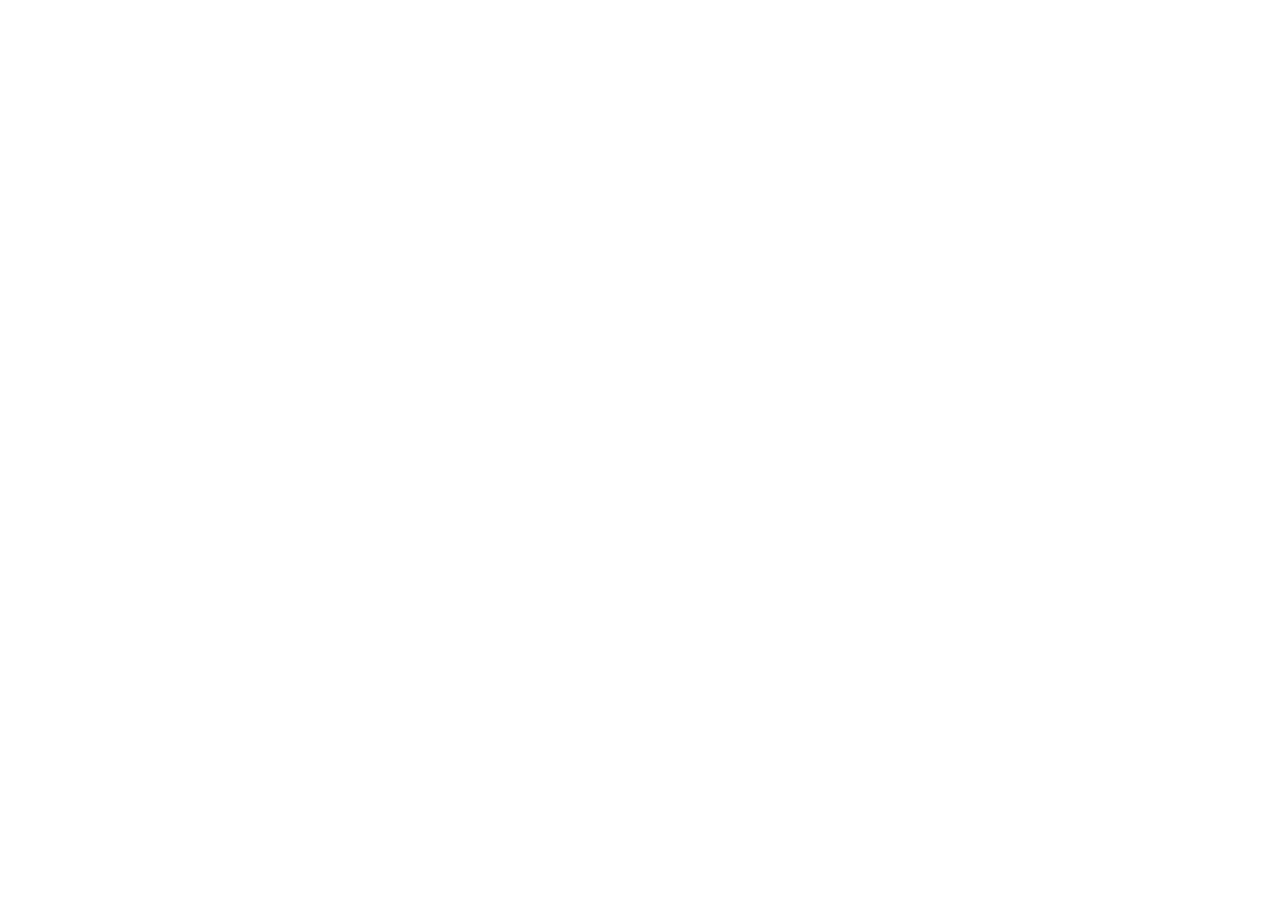
==== index.html @ 44651b54 "initial commit" ====
<!DOCTYPE html>
<html lang="en">

<head>
    <meta charset="UTF-8">
    <meta http-equiv="X-UA-Compatible" content="IE=edge">
    <meta name="viewport" content="width=device-width, initial-scale=1.0">
    <link rel="stylesheet" href="css/styles.css">
    <script src="js/aframe.min.js"></script>
    <title>aFrame Starter Template - DAT515</title>
</head>

<body>
    <a-scene>
        <a-box position="-1 0.5 -3" rotation="0 45 0" color="#4CC3D9"></a-box>
        <a-sphere position="0 1.25 -5" radius="1.25" color="#EF2D5E"></a-sphere>
        <a-cylinder position="1 0.75 -3" radius="0.5" height="1.5" color="#FFC65D"></a-cylinder>
        <a-plane position="0 0 -4" rotation="-90 0 0" width="4" height="4" color="#7BC8A4"></a-plane>
        <a-sky color="#ECECEC"></a-sky>
      </a-scene>
    
    <script src="js/script.js"></script>
</body>

</html>
---- css/styles.css ----
*{
    margin: 0;
    padding: 0;
    border: 0;
    box-sizing: border-box;
    font-family: Arial, Helvetica, sans-serif;
}

body{
    display: flex;
    width: 100vw;
    height: 100vh;
    justify-content: center;
    align-items: center;
}
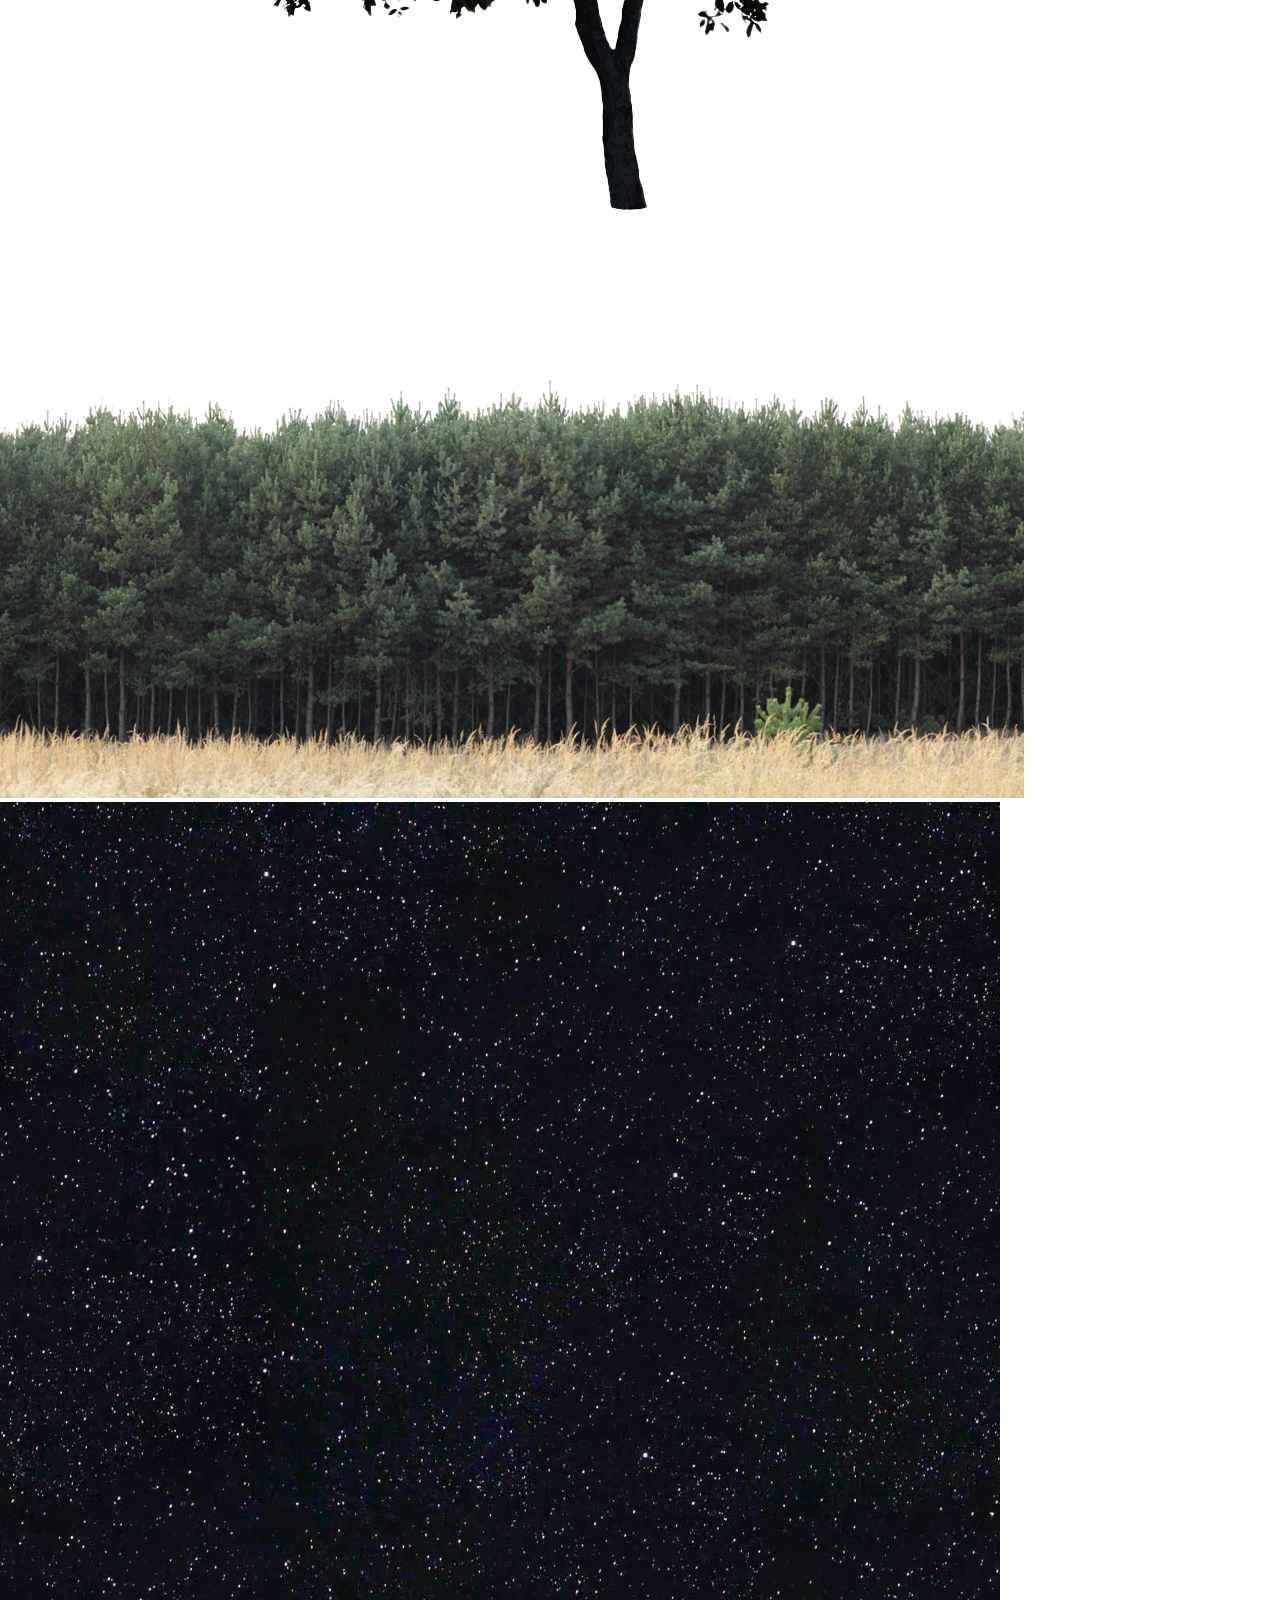
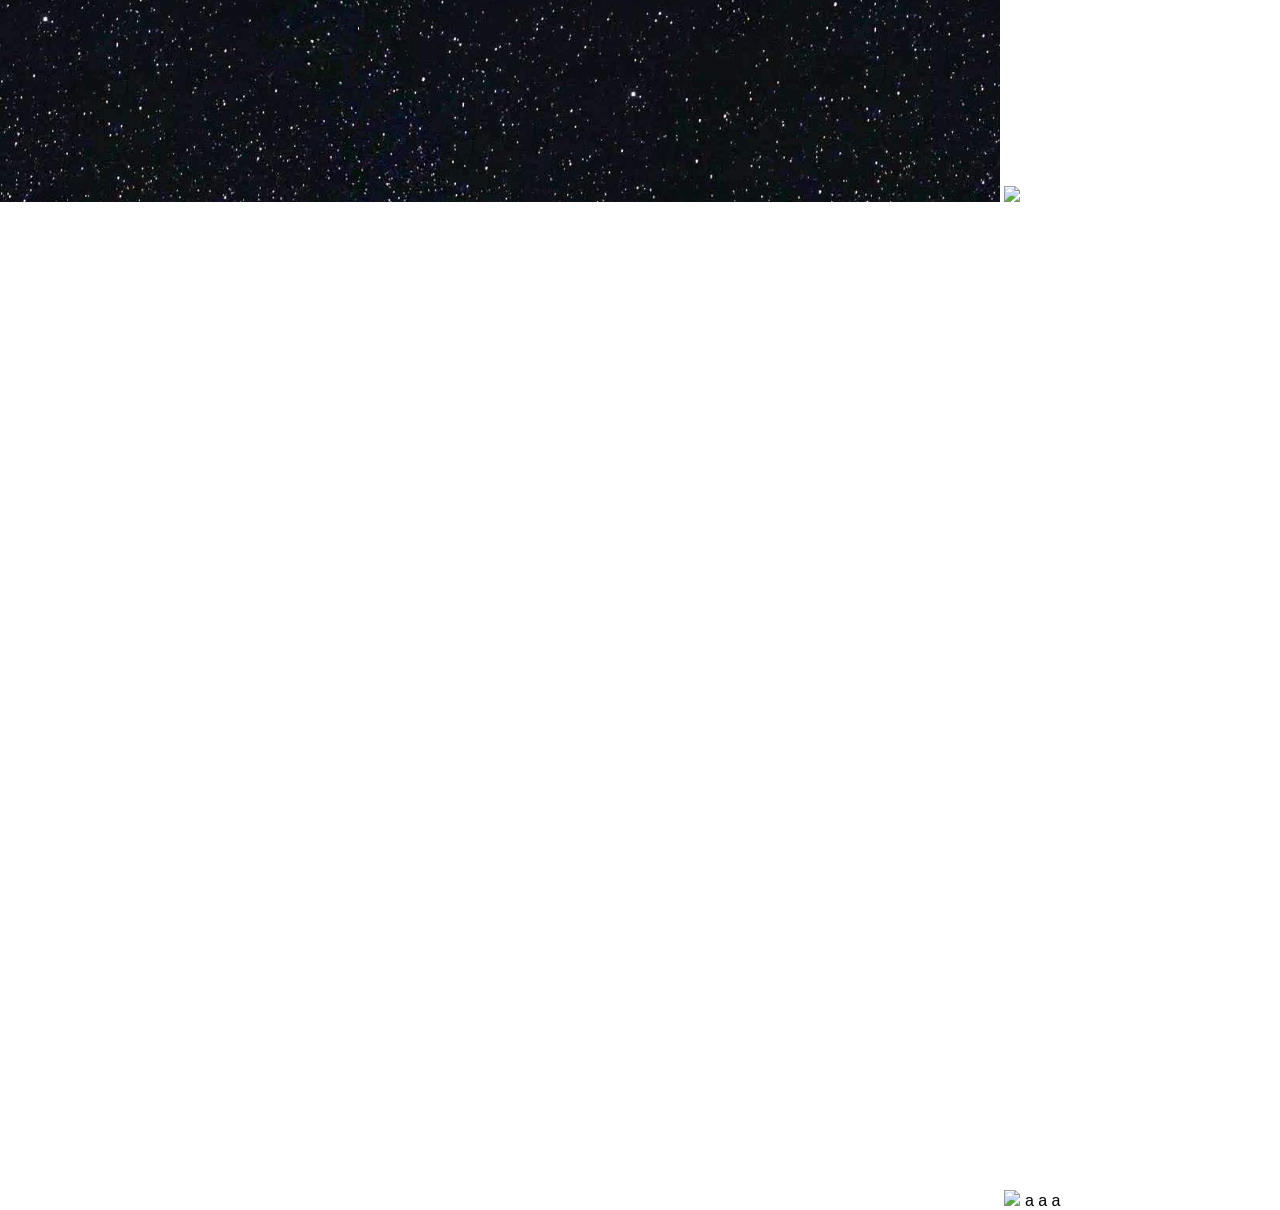
==== commit c11ca6a3: "Add files via upload" ====
--- a/index.html
+++ b/index.html
@@ -1,25 +1,157 @@
-<!DOCTYPE html>
-<html lang="en">
-
-<head>
-    <meta charset="UTF-8">
-    <meta http-equiv="X-UA-Compatible" content="IE=edge">
-    <meta name="viewport" content="width=device-width, initial-scale=1.0">
-    <link rel="stylesheet" href="css/styles.css">
-    <script src="js/aframe.min.js"></script>
-    <title>aFrame Starter Template - DAT515</title>
-</head>
-
-<body>
-    <a-scene>
-        <a-box position="-1 0.5 -3" rotation="0 45 0" color="#4CC3D9"></a-box>
-        <a-sphere position="0 1.25 -5" radius="1.25" color="#EF2D5E"></a-sphere>
-        <a-cylinder position="1 0.75 -3" radius="0.5" height="1.5" color="#FFC65D"></a-cylinder>
-        <a-plane position="0 0 -4" rotation="-90 0 0" width="4" height="4" color="#7BC8A4"></a-plane>
-        <a-sky color="#ECECEC"></a-sky>
-      </a-scene>
-    
-    <script src="js/script.js"></script>
-</body>
-
+<!DOCTYPE html>
+<html lang="en">
+
+<head>
+    <meta charset="UTF-8">
+    <meta http-equiv="X-UA-Compatible" content="IE=edge">
+    <meta name="viewport" content="width=device-width, initial-scale=1.0">
+    <link rel="stylesheet" href="css/styles.css">
+    <script src="https://aframe.io/releases/1.2.0/aframe.min.js"></script>
+    <title>The Cabin - PAVE - DAT515</title>
+</head>
+
+<body>
+    <script src="js/script.js"></script>
+    <a-scene fog="type: linear; color:#000;">
+        <a-assets>
+
+            <!--images-->
+            
+            <img id="forestFloor" src="img/textures/forestFloor.jpg" />
+            <img id="tree" src="img/tree.png" />
+            <img id="treeSky" src="img/textures/treeSky.jpg" />
+            <img id="nightSky" src="img/textures/nightSky.jpg" />
+            <img id="treeLine" src="img/treeLine.png" />
+            <img id="moon" src="img/moon.png">
+            <img id="door1" src="img/textures/door.jpg" />
+
+            <!--models-->
+
+            <a-asset-item id="houseObj" src="models/WoodenCabinObj/WoodenCabinObj.obj"></a-asset-item>
+            <a-asset-item id="houseMtl" src="models/WoodenCabinObj/WoodenCabinObj.mtl"></a-asset-item>
+            
+            <a-asset-item id="lanternObj" src="models/LanternObj/SA_LD_Medieval_Horn_Lantern.obj"></a-asset-item>
+            <a-asset-item id="lanternMtl" src="models/LanternObj/SA_LD_Medieval_Horn_Lantern.mtl"></a-asset-item>
+            <a-asset-item id="bed" src="models/messyBed/scene.gltf"></a-asset-item>
+            <a-asset-item id="door" src="models/wooden_door/scene.gltf"></a-asset-item>
+
+        </a-assets>
+
+        <!--camera black out-->
+        
+        <a-sphere radius="0.5" material="shader:flat; color: black; side: double " animation="property: position; delay: 120000; from: 10 50 15; to: 10 5 15; dur: 1;" ></a-sphere>
+       
+         <!--camera-->
+
+        <a-camera wasd-controls-enabled="false" position="10 5 15">
+
+            <!--camera black in-->
+
+            <a-sphere radius="0.5" material="shader:flat; color: black; side: double " animation="property: visible; delay: 6000; from: true; to: false; dur: 10;"></a-sphere>
+
+                      <!--camera sounds-->
+                      
+                      <a-sound src="url(sounds/breath2.mp3)" volume="0.1" autoplay="true"></a-sound>
+                      <a-sound src="url(sounds/eerieBackground3.mp3)" volume="0.2" autoplay="true"></a-sound>
+                      <a-sound src="url(sounds/heart4.mp3)" volume="0.1" autoplay="true"></a-sound>
+                      <a-sound src="url(sounds/close2.mp3)" volume="0.1" autoplay="true"></a-sound>
+
+        </a-camera>
+
+        <!--sounds-->
+
+        <a-sound src="src: url(sounds/background2.mp3)" volume="3" autoplay="true" position="-10 0 -40"></a-sound>
+        <a-sound src="src: url(sounds/background2.mp3)"  volume="3" autoplay="true" position="-30 0 -15"></a-sound>
+        <a-sound src="src: url(sounds/background2.mp3)" volume="3" autoplay="true" position="-30 0 5"></a-sound>
+
+        <a-sound src="url(sounds/knockDoor8.mp3)" volume="10" autoplay="true" loop="false" position="3.322 5.532 -43.97" ></a-sound>
+        <a-sound src="url(sounds/rattle.mp3)" volume="10" autoplay="true" loop="false" position="3.322 5.532 -43.97" ></a-sound>
+
+        <a-sound src="url(sounds/doorCrack.mp3)" volume="5" autoplay="true" position="3.322 5.532 -43.97" ></a-sound>
+        <a-sound src="url(sounds/creak.mp3)" volume="5" autoplay="true" position="3.322 5.532 -43.97" ></a-sound>
+
+        <a-sound src="url(sounds/steps3.mp3)" volume="5" autoplay="true" position="3.322 5.532 -43.97" animation="property: position; from:5 1.5 -43.970; to:-9.40 1.5 8; dur: 17000; delay:53000 ; " ></a-sound>
+
+        <a-sound src="url(sounds/girl.mp3)" volume="5" autoplay="true" position="-9.40 7 8" ></a-sound>
+
+        <a-sound src="url(sounds/scratch.mp3)" volume="5" autoplay="true" position="3.322 5.532 27" ></a-sound>
+        <a-sound src="url(sounds/footLeaf.mp3)" volume="3" autoplay="true" position="3.322 5.532 27"   ></a-sound>
+
+
+        <!--light-->
+
+        <a-entity light="type: ambient; intensity: 0;"></a-entity>
+       
+        <a-entity id="moonLight" light=" type: point; intensity: 2; color: #1a2d47; castShadow: true;" position="-5 70 40"></a-entity>
+        <a-entity id="moonLight2" light="type: point; intensity: 2; color: #1a2d47; castShadow: true;" position="30 30 50"></a-entity>
+        <a-entity id="lanternDoor" animation="property: light.intensity; from:3; to:0; delay:50000 dur: 30; easings: easeInOutSine; dir: alternate; autoplay: true"
+                  light="type: point; intensity: 3; color: #380e00; castShadow: true; distance: 40"  position="13.634 -2.477 -38.123"   ></a-entity>
+        <a-entity id="lanternBeam" animation="property: light.intensity; from:3; to:0; delay:50000 dur: 30; easing: easeInOutSine; dir: alternate; autoplay: true"
+                  light="type: point; intensity: 3; color: #380e00; castShadow: true; distance: 35"  position="0.516 20 1.171"></a-entity>
+        
+        <!--floor-->
+
+        <a-plane shader: flat; shadow="recieve: true;" src="#forestFloor" repeat="25 25" position="0 -10 0" rotation="-90 0 0" width="2000" height="2000" color="000"></a-plane>
+        
+        <!--models-->
+
+        <a-entity id="houseModel" obj-model="obj: #houseObj; mtl: #houseMtl;" position="-4 -10 -10" rotation="0 180 0" shadow="cast: true;"></a-entity>
+        <a-entity id="lanternDoorModel" obj-model="obj: #lanternObj; mtl: #lanternMtl;" scale="5 5 5 "position="5 0 -45" rotation="0 180 0" shadow="cast: true;"></a-entity>
+        <a-entity id="lanternBeamModel" obj-model="obj: #lanternObj; mtl: #lanternMtl;" scale="5 5 5 "position="-13.308 22.797 -4.434" rotation="0 180 0" shadow="cast: true;"></a-entity>
+        <a-entity id="bedModel" gltf-model="#bed" scale="13 13 13 "position="5 -7 9" rotation="0 180 0" shadow="cast: true;"></a-entity> 
+        <a-entity id="doorModel" animation="property: position; from:3.322 -5.917 -43.970; to:0 -5.917 -45; delay:52000 ; easing: easeInOutSine;" gltf-model="#door" scale="3.390 3.477 3.000 "position="3.322 -5.917 -43.970" rotation="0 180 0" shadow="cast: true;"></a-entity> 
+
+        <!--sky--> 
+
+        <a-sky repeat="7 7" src="#nightSky"></a-sky>
+        <a-image rotation="40 0 0 " width="30" height="30" position="-40 220 -300" src="#moon"></a-image>
+
+        <!--treeLine--> 
+
+        <a-image rotation="" width="1000" height="30" position="0 5 -300" src="#treeLine"></a-image>
+        <a-image rotation="" width="1000" height="30" position="0 5 300" src="#treeLine"></a-image>
+        <a-image rotation="0 90 0" width="1000" height="30" position="300 5 0" src="#treeLine"></a-image>
+        <a-image rotation="0 -90 0" width="1000" height="30" position="-300 5 0" src="#treeLine"></a-image>
+
+        <!--trees--> 
+
+        <a-image rotation="0 0 0" width="100" height="100" position="0 23 -290" src="#tree"></a-image>
+        <a-image rotation="0 0 0" width="100" height="100" position="50 23 -280" src="#tree"></a-image>
+        <a-image rotation="0 0 0" width="100" height="100" position="100 20 -270" src="#tree"></a-image>
+        <a-image rotation="0 0 0" width="100" height="100" position="120 20 -260" src="#tree"></a-image>
+        <a-image rotation="0 -30 0" width="100" height="100" position="250 19 -270" src="#tree"></a-image>a
+        <a-image rotation="0 -20 0" width="100" height="100" position="200 26 -250" src="#tree"></a-image>
+        <a-image rotation="0 0 0" width="100" height="100" position="-50 18 -250" src="#tree"></a-image>
+        <a-image rotation="0 0 0" width="100" height="100" position="-120 24 -200" src="#tree"></a-image>
+        <a-image rotation="0 40 0" width="100" height="100" position="-165.442 24 -170" src="#tree"></a-image>
+        <a-image rotation="0 0 0" width="100" height="100" position="0 23 290" src="#tree"></a-image>
+        <a-image rotation="0 0 0" width="100" height="100" position="50 23 280" src="#tree"></a-image>
+        <a-image rotation="0 0 0" width="100" height="100" position="100 20 270" src="#tree"></a-image>
+        <a-image rotation="0 0 0" width="100" height="100" position="120 20 260" src="#tree"></a-image>
+        <a-image rotation="0 30 0" width="100" height="100" position="250 19 270" src="#tree"></a-image>a
+        <a-image rotation="0 20 0" width="100" height="100" position="200 26 250" src="#tree"></a-image>
+        <a-image rotation="0 0 0" width="100" height="100" position="-50 18 250" src="#tree"></a-image>
+        <a-image rotation="0 0 0" width="100" height="100" position="-120 24 200" src="#tree"></a-image>
+        <a-image rotation="0 90 0" width="100" height="100" position="290 23 0" src="#tree"></a-image>
+        <a-image rotation="0 90 0" width="100" height="100" position="280 23 50" src="#tree"></a-image>
+        <a-image rotation="0 90 0" width="100" height="100" position="270 20 100" src="#tree"></a-image>
+        <a-image rotation="0 90 0" width="100" height="100" position="260 20 120" src="#tree"></a-image>
+        <a-image rotation="0 90 0" width="100" height="100" position="250 18 -50" src="#tree"></a-image>
+        <a-image rotation="0 90 0" width="100" height="100" position="200 24 -120" src="#tree"></a-image>
+        <a-image rotation="0 -70 0" width="100" height="100" position="190 24 -170" src="#tree"></a-image>
+        <a-image rotation="0 -50 0" width="100" height="100" position="170 24 -200" src="#tree"></a-image>
+        <a-image rotation="0 -90 0" width="100" height="100" position="-290 23 0" src="#tree"></a-image>
+        <a-image rotation="0 -90 0" width="100" height="100" position="-280 23 50" src="#tree"></a-image>
+        <a-image rotation="0 -90 0" width="100" height="100" position="-270 20 150" src="#tree"></a-image>
+        <a-image rotation="0 -90 0" width="100" height="100" position="-260 19 250" src="#tree"></a-image>a
+        <a-image rotation="0 -90 0" width="100" height="100" position="-250 26 200" src="#tree"></a-image>
+        <a-image rotation="0 -90 0" width="100" height="100" position="-230 18 -50" src="#tree"></a-image>
+        <a-image rotation="0 -90 0" width="100" height="100" position="-180 24 -120" src="#tree"></a-image>
+        <a-image rotation="0 80 0" width="100" height="100" position="-170 10 -200" src="#tree"></a-image>
+        <a-image rotation="0 80 0" width="100" height="100" position="-150 10 -40" src="#tree"></a-image>
+        <a-image rotation="0 80 0" width="100" height="100" position="-140 10 0" src="#tree"></a-image>
+    
+    </a-scene>
+</body>
+
 </html>
--- a/css/styles.css
+++ b/css/styles.css
@@ -1,16 +1,16 @@
-*{
-    margin: 0;
-    padding: 0;
-    border: 0;
-    box-sizing: border-box;
-    font-family: Arial, Helvetica, sans-serif;
-}
-
-body{
-    display: flex;
-    width: 100vw;
-    height: 100vh;
-    justify-content: center;
-    align-items: center;
-}
-
+*{
+    margin: 0;
+    padding: 0;
+    border: 0;
+    box-sizing: border-box;
+    font-family: Arial, Helvetica, sans-serif;
+}
+
+body{
+    display: flex;
+    width: 100vw;
+    height: 100vh;
+    justify-content: center;
+    align-items: center;
+}
+
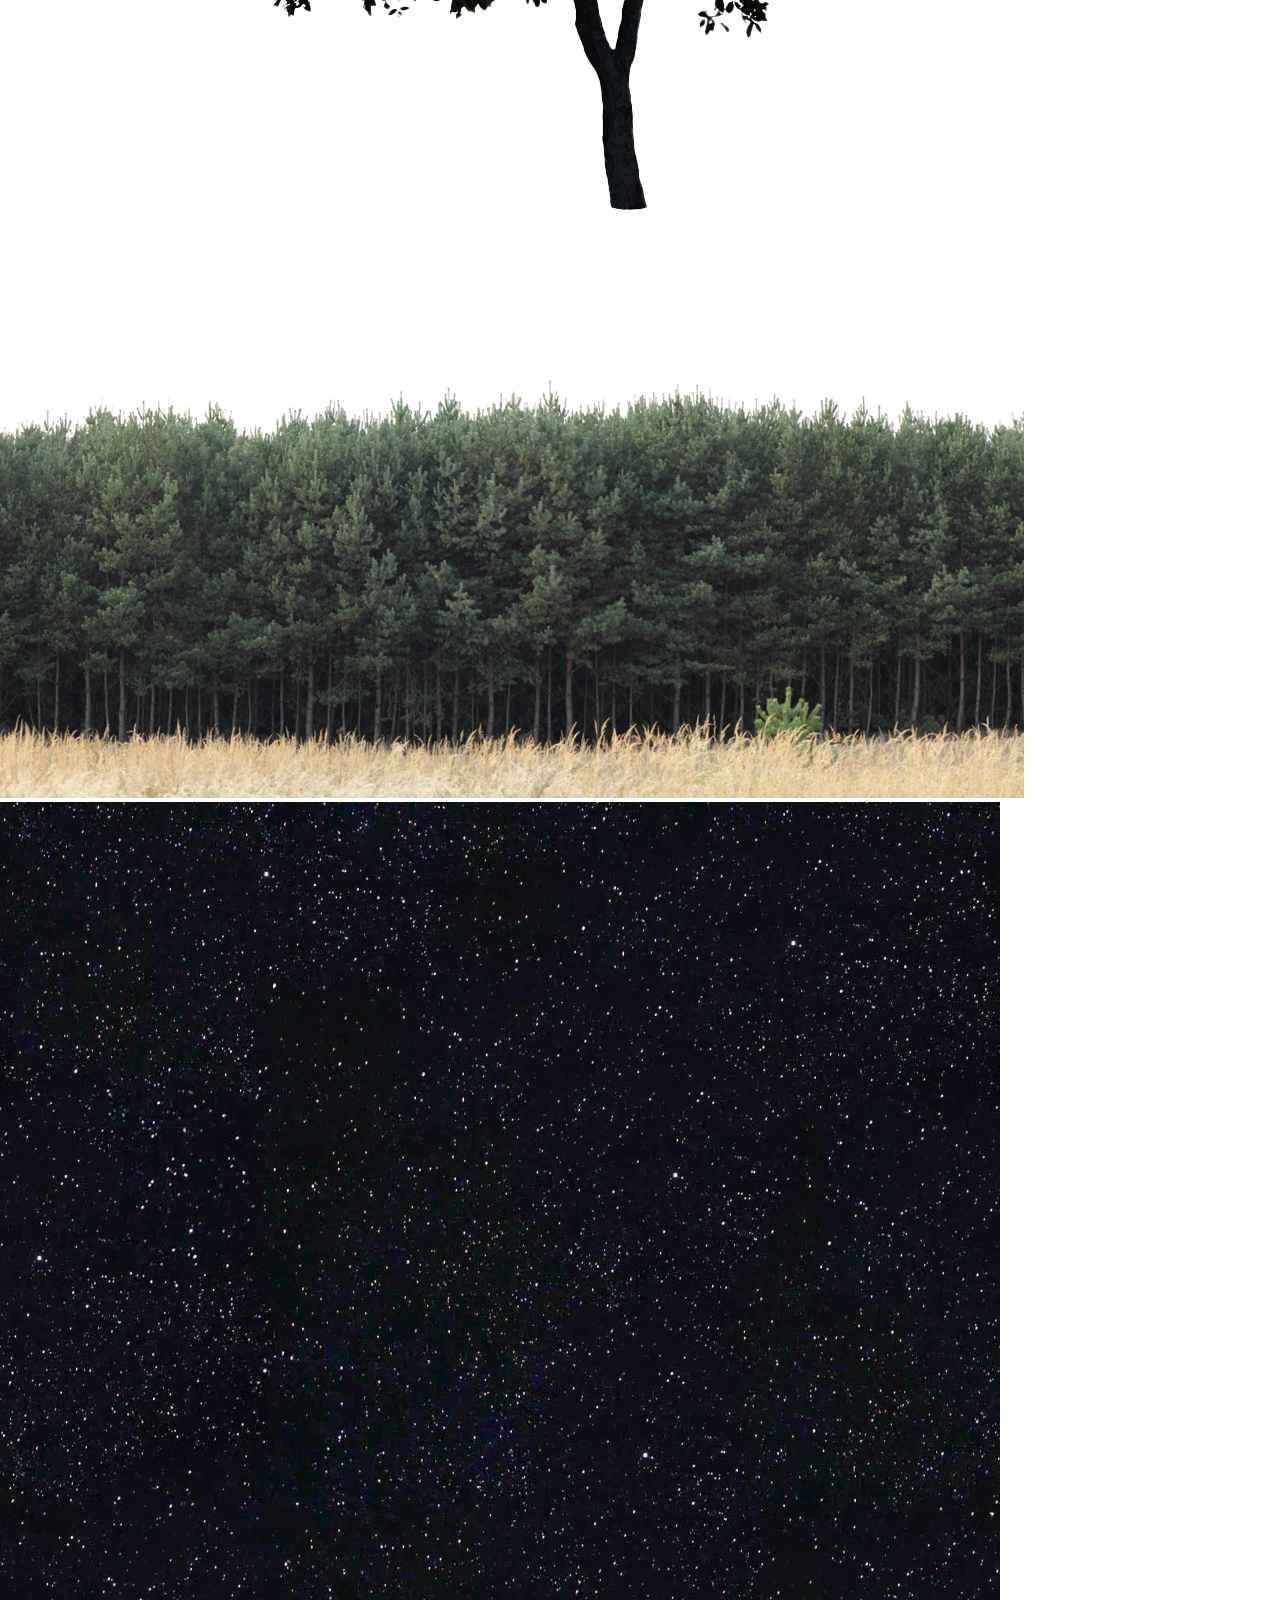
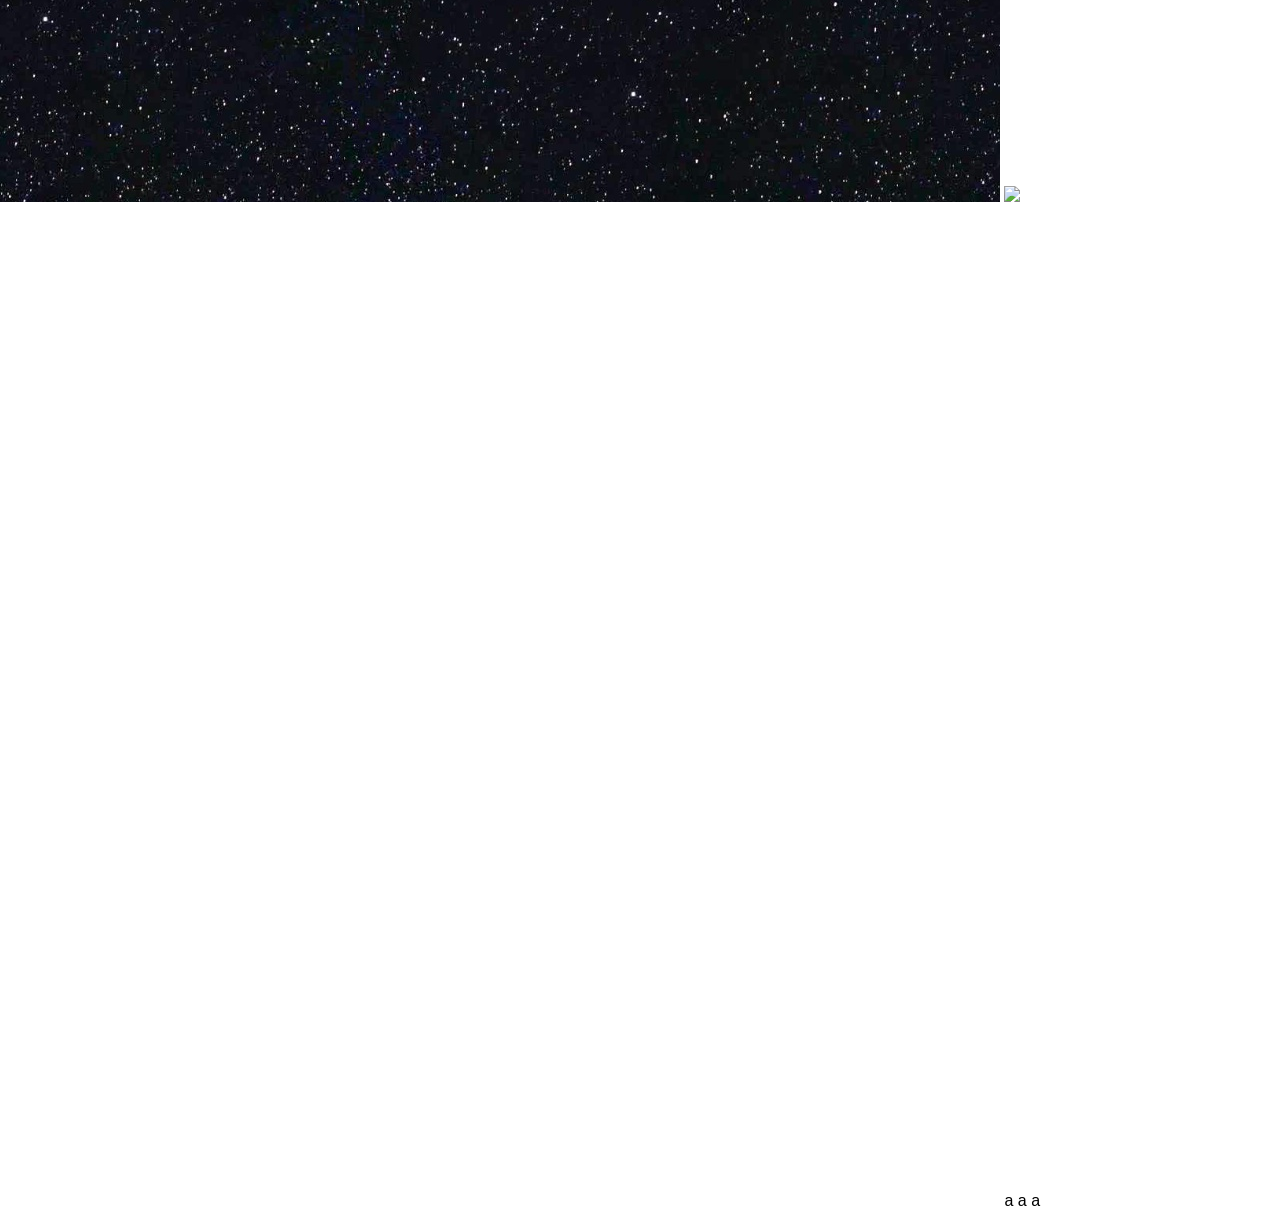
==== commit 9991d7d3: "Fixed sound not playing" ====
--- a/index.html
+++ b/index.html
@@ -23,7 +23,6 @@
             <img id="nightSky" src="img/textures/nightSky.jpg" />
             <img id="treeLine" src="img/treeLine.png" />
             <img id="moon" src="img/moon.png">
-            <img id="door1" src="img/textures/door.jpg" />
 
             <!--models-->
 
